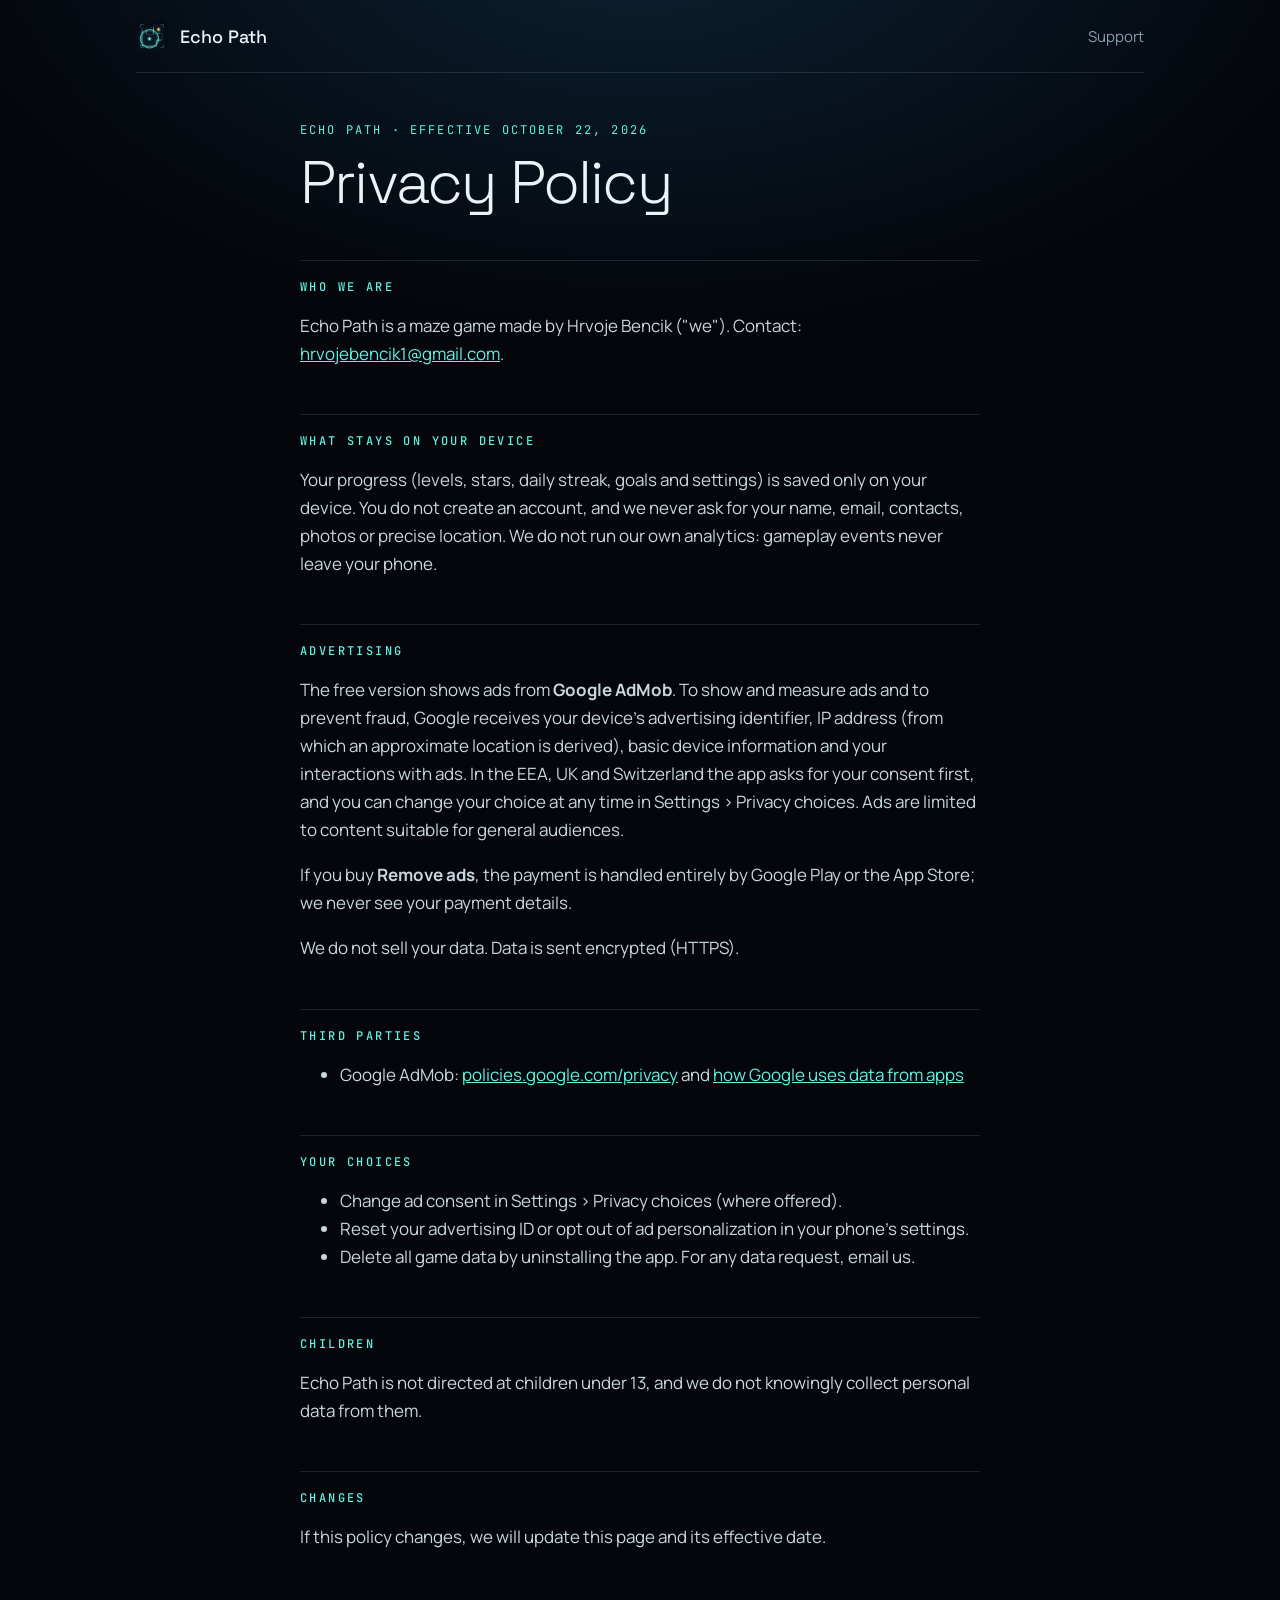
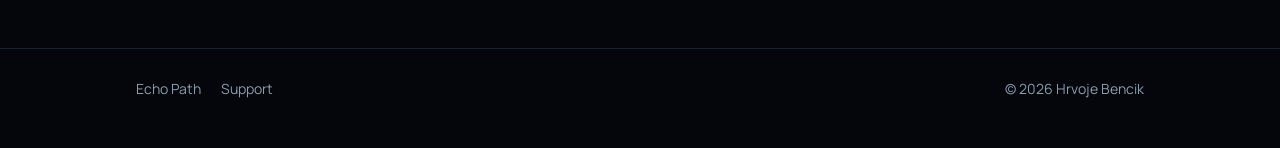
==== echo-path/privacy/index.html @ bad70474 "Add Echo Path game page, privacy policy and support" ====
<!doctype html>
<html lang="en">
<head>
<meta charset="utf-8">
<meta name="viewport" content="width=device-width, initial-scale=1">
<meta name="theme-color" content="#04060B">
<link rel="icon" href="/favicon.png">
<link rel="preconnect" href="https://fonts.googleapis.com">
<link rel="preconnect" href="https://fonts.gstatic.com" crossorigin>
<link href="https://fonts.googleapis.com/css2?family=JetBrains+Mono:wght@500;600&family=Manrope:wght@400;500;600&family=Space+Grotesk:wght@300;400;500;600&display=swap" rel="stylesheet">
<title>Echo Path Privacy Policy</title>
<meta name="description" content="How Echo Path: Sonar Maze handles your data.">
<link rel="stylesheet" href="../style.css">
</head>
<body>
<div class="wrap">
  <header class="bar">
    <a class="home" href="../"><img src="../img/apple-touch-icon.png" alt="">Echo Path</a>
    <nav><a href="../support/">Support</a></nav>
  </header>
  <main class="doc">
<div class="mono">Echo Path · Effective October 22, 2026</div>
<h1>Privacy Policy</h1>

<h2>Who we are</h2>
<p>Echo Path is a maze game made by Hrvoje Bencik ("we"). Contact: <a href="mailto:hrvojebencik1@gmail.com">hrvojebencik1@gmail.com</a>.</p>

<h2>What stays on your device</h2>
<p>Your progress (levels, stars, daily streak, goals and settings) is saved only on your device. You do not create an account, and we never ask for your name, email, contacts, photos or precise location. We do not run our own analytics: gameplay events never leave your phone.</p>

<h2>Advertising</h2>
<p>The free version shows ads from <b>Google AdMob</b>. To show and measure ads and to prevent fraud, Google receives your device's advertising identifier, IP address (from which an approximate location is derived), basic device information and your interactions with ads. In the EEA, UK and Switzerland the app asks for your consent first, and you can change your choice at any time in Settings › Privacy choices. Ads are limited to content suitable for general audiences.</p>
<p>If you buy <b>Remove ads</b>, the payment is handled entirely by Google Play or the App Store; we never see your payment details.</p>
<p>We do not sell your data. Data is sent encrypted (HTTPS).</p>

<h2>Third parties</h2>
<ul>
  <li>Google AdMob: <a href="https://policies.google.com/privacy">policies.google.com/privacy</a> and <a href="https://policies.google.com/technologies/partner-sites">how Google uses data from apps</a></li>
</ul>

<h2>Your choices</h2>
<ul>
  <li>Change ad consent in Settings › Privacy choices (where offered).</li>
  <li>Reset your advertising ID or opt out of ad personalization in your phone's settings.</li>
  <li>Delete all game data by uninstalling the app. For any data request, email us.</li>
</ul>

<h2>Children</h2>
<p>Echo Path is not directed at children under 13, and we do not knowingly collect personal data from them.</p>

<h2>Changes</h2>
<p>If this policy changes, we will update this page and its effective date.</p>
  </main>
</div>
<footer>
  <div class="wrap">
    <div><a href="../">Echo Path</a><a href="../support/">Support</a></div>
    <div>© 2026 Hrvoje Bencik</div>
  </div>
</footer>
</body>
</html>
---- echo-path/style.css ----
:root {
  --bg: #04060B;
  --raised: #0A101B;
  --line: rgba(159, 232, 255, 0.13);
  --line-strong: rgba(159, 232, 255, 0.24);
  --text: #EAF3F6;
  --dim: #8A9DAD;
  --pulse: #5EF2E0;
  --exit: #FFC86B;
}
* { box-sizing: border-box; }
html { -webkit-text-size-adjust: 100%; }
body {
  margin: 0; color: var(--text);
  background: radial-gradient(1200px 700px at 50% -10%, #0C2234 0%, var(--bg) 60%) fixed, var(--bg);
  font: 17px/1.65 "Manrope", -apple-system, "Segoe UI", sans-serif;
}
a { color: var(--pulse); }
img { display: block; max-width: 100%; }
.wrap { max-width: 1040px; margin: 0 auto; padding: 0 16px; }
.mono { font-family: "JetBrains Mono", ui-monospace, monospace; text-transform: uppercase; letter-spacing: 0.18em; font-size: 12px; color: var(--pulse); }

.bar { display: flex; align-items: center; justify-content: space-between; padding: 20px 0; border-bottom: 1px solid var(--line); }
.bar a.home { display: flex; align-items: center; gap: 12px; color: var(--text); text-decoration: none; font: 500 18px "Space Grotesk", sans-serif; }
.bar a.home img { width: 32px; height: 32px; border-radius: 8px; }
.bar nav a { color: var(--dim); text-decoration: none; margin-left: 22px; font-size: 15px; }
.bar nav a:hover { color: var(--text); }

.hero { display: grid; grid-template-columns: 1.1fr 0.9fr; gap: 40px; align-items: center; padding: 72px 0 40px; }
.hero .kicker { display: flex; align-items: center; gap: 14px; }
.hero .kicker::before { content: ""; width: 44px; height: 2px; background: var(--pulse); }
.hero h1 { font: 300 clamp(56px, 10vw, 112px)/0.92 "Space Grotesk", sans-serif; letter-spacing: -0.04em; margin: 18px 0 0; }
.hero p.lead { font-size: clamp(18px, 2.4vw, 21px); color: var(--dim); max-width: 520px; margin: 24px 0 0; }
.hero .icon { width: 100%; max-width: 360px; justify-self: center; border-radius: 22%; box-shadow: 0 0 0 1px var(--line-strong), 0 30px 90px rgba(94, 242, 224, 0.18); }
@media (max-width: 760px) { .hero { grid-template-columns: 1fr; padding-top: 40px; } .hero .icon { max-width: 200px; justify-self: start; order: -1; } }

.stores { display: flex; flex-wrap: wrap; gap: 12px; margin: 34px 0 0; }
.store {
  display: inline-flex; align-items: center; gap: 12px; min-height: 58px; padding: 0 22px;
  border: 1px solid var(--line-strong); border-radius: 12px; background: rgba(10, 16, 27, 0.6);
  color: var(--text); text-decoration: none; font: 600 16px "Space Grotesk", sans-serif; position: relative;
}
.store small { display: block; font: 400 11px "JetBrains Mono", monospace; letter-spacing: 0.14em; text-transform: uppercase; color: var(--dim); }
.store span { line-height: 1.3; }
.store svg { width: 24px; height: 24px; flex: none; color: var(--pulse); }

.shots { display: flex; gap: 16px; overflow-x: auto; scroll-snap-type: x mandatory; padding: 32px 16px 24px; margin: 0 -16px; scrollbar-width: none; }
.shots::-webkit-scrollbar { display: none; }
.shots img { width: 230px; aspect-ratio: 9 / 16; height: auto; border-radius: 14px; flex: none; scroll-snap-align: center; border: 1px solid var(--line); }
@media (min-width: 1040px) { .shots { justify-content: center; } .shots img { width: 156px; } }

.features { display: grid; grid-template-columns: repeat(auto-fit, minmax(230px, 1fr)); border-top: 1px solid var(--line); margin: 32px 0 72px; }
.feature { padding: 28px 24px 28px 0; border-bottom: 1px solid var(--line); }
.feature h3 { font: 500 22px "Space Grotesk", sans-serif; margin: 10px 0 6px; }
.feature p { margin: 0; color: var(--dim); font-size: 16px; }

.doc { max-width: 680px; margin: 0 auto; padding: 48px 0 80px; }
.doc h1 { font: 300 clamp(40px, 7vw, 60px)/1.05 "Space Grotesk", sans-serif; letter-spacing: -0.03em; margin: 10px 0 8px; }
.doc .meta { color: var(--dim); margin: 0 0 8px; }
.doc h2 { font: 500 12px "JetBrains Mono", monospace; letter-spacing: 0.2em; text-transform: uppercase; color: var(--pulse); margin: 46px 0 12px; padding-top: 18px; border-top: 1px solid var(--line); }
.doc h3 { font: 500 19px "Space Grotesk", sans-serif; margin: 28px 0 6px; }
.doc p, .doc li { color: #C9D6DE; }
.contact { margin: 28px 0 0; }

footer { border-top: 1px solid var(--line); padding: 28px 0 48px; color: var(--dim); font-size: 14px; }
footer .wrap { display: flex; flex-wrap: wrap; gap: 8px 24px; justify-content: space-between; }
footer a { color: var(--dim); text-decoration: none; margin-right: 20px; }
footer a:hover { color: var(--text); }
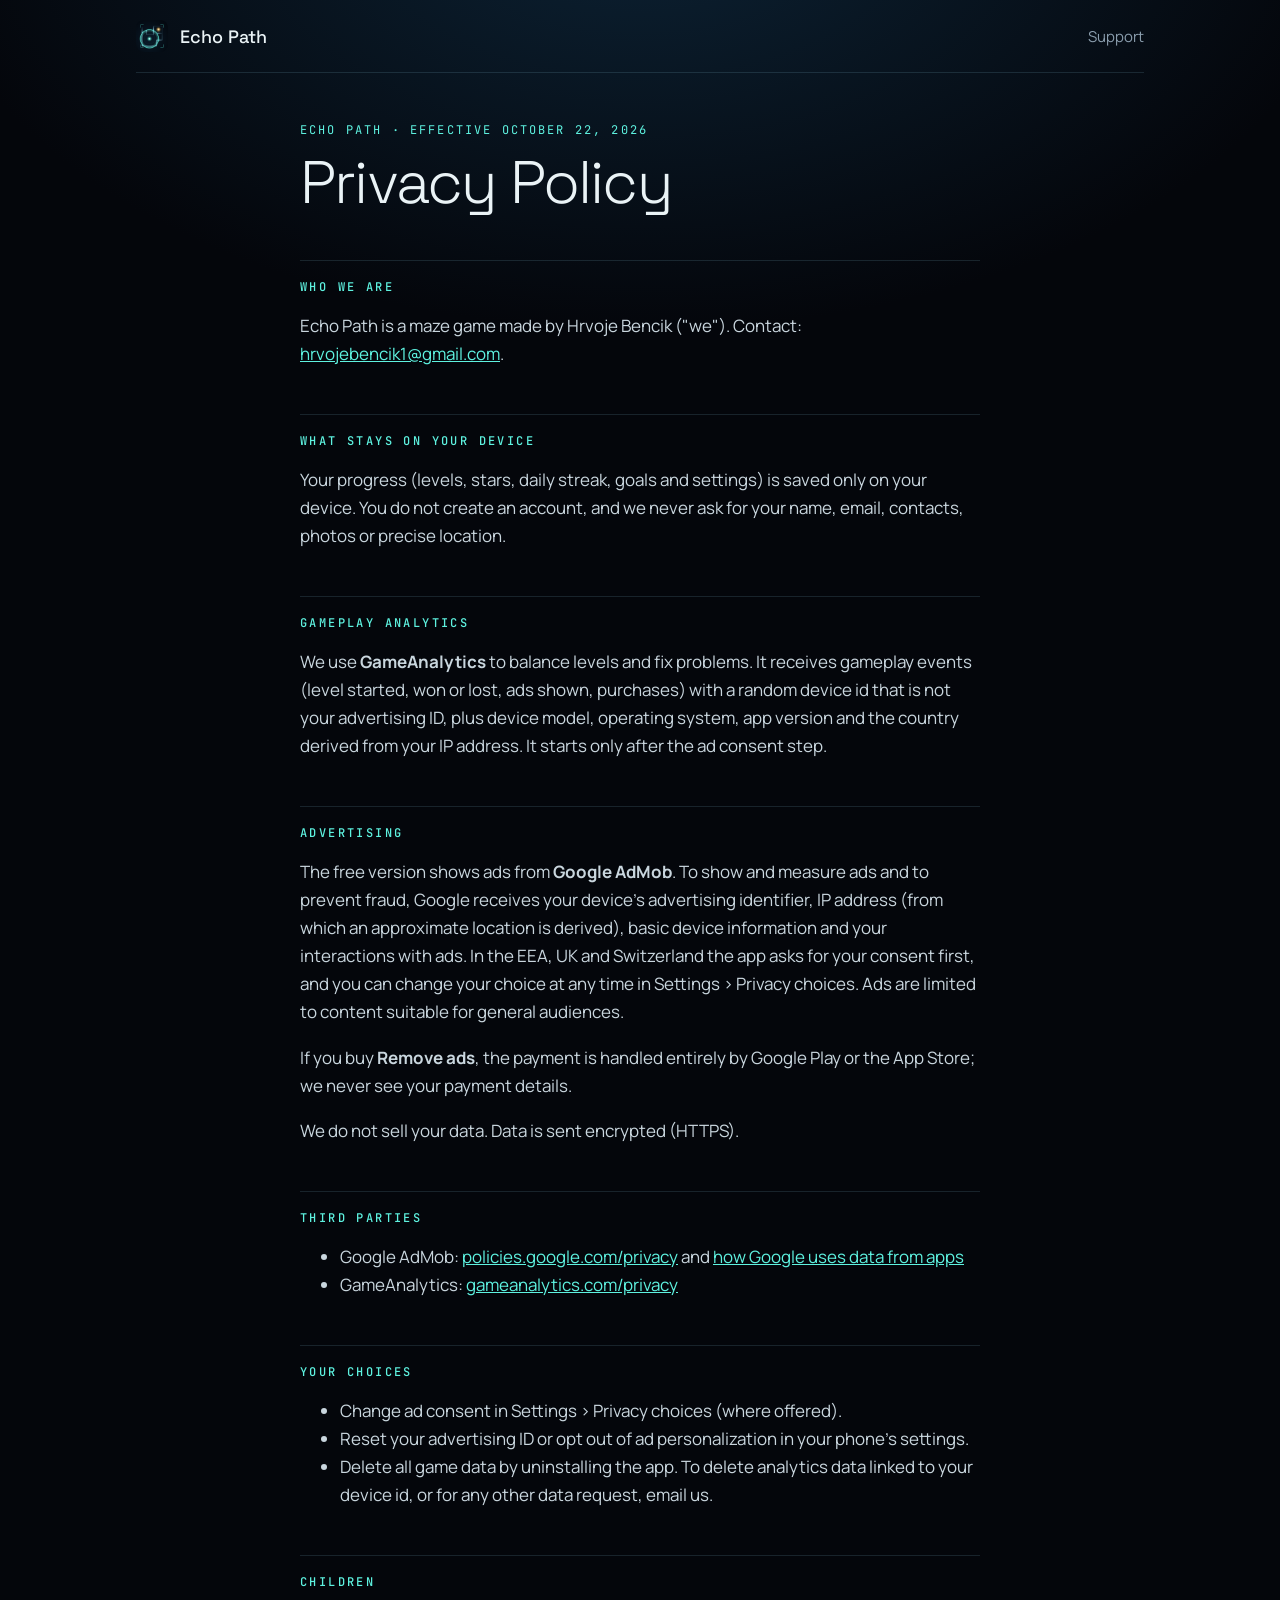
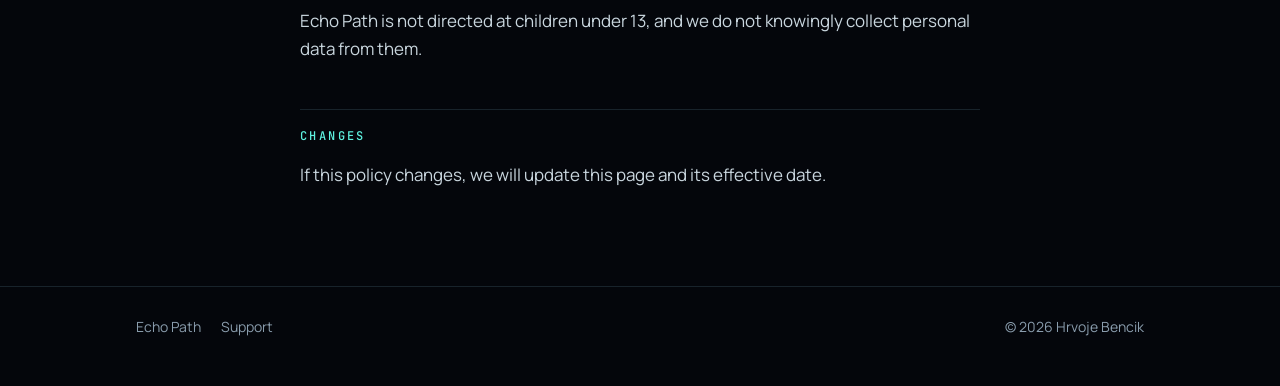
==== commit 6e244784: "Echo Path privacy: GameAnalytics" ====
--- a/echo-path/privacy/index.html
+++ b/echo-path/privacy/index.html
@@ -26,7 +26,10 @@
 <p>Echo Path is a maze game made by Hrvoje Bencik ("we"). Contact: <a href="mailto:hrvojebencik1@gmail.com">hrvojebencik1@gmail.com</a>.</p>
 
 <h2>What stays on your device</h2>
-<p>Your progress (levels, stars, daily streak, goals and settings) is saved only on your device. You do not create an account, and we never ask for your name, email, contacts, photos or precise location. We do not run our own analytics: gameplay events never leave your phone.</p>
+<p>Your progress (levels, stars, daily streak, goals and settings) is saved only on your device. You do not create an account, and we never ask for your name, email, contacts, photos or precise location.</p>
+
+<h2>Gameplay analytics</h2>
+<p>We use <b>GameAnalytics</b> to balance levels and fix problems. It receives gameplay events (level started, won or lost, ads shown, purchases) with a random device id that is not your advertising ID, plus device model, operating system, app version and the country derived from your IP address. It starts only after the ad consent step.</p>
 
 <h2>Advertising</h2>
 <p>The free version shows ads from <b>Google AdMob</b>. To show and measure ads and to prevent fraud, Google receives your device's advertising identifier, IP address (from which an approximate location is derived), basic device information and your interactions with ads. In the EEA, UK and Switzerland the app asks for your consent first, and you can change your choice at any time in Settings › Privacy choices. Ads are limited to content suitable for general audiences.</p>
@@ -36,13 +39,14 @@
 <h2>Third parties</h2>
 <ul>
   <li>Google AdMob: <a href="https://policies.google.com/privacy">policies.google.com/privacy</a> and <a href="https://policies.google.com/technologies/partner-sites">how Google uses data from apps</a></li>
+  <li>GameAnalytics: <a href="https://gameanalytics.com/privacy">gameanalytics.com/privacy</a></li>
 </ul>
 
 <h2>Your choices</h2>
 <ul>
   <li>Change ad consent in Settings › Privacy choices (where offered).</li>
   <li>Reset your advertising ID or opt out of ad personalization in your phone's settings.</li>
-  <li>Delete all game data by uninstalling the app. For any data request, email us.</li>
+  <li>Delete all game data by uninstalling the app. To delete analytics data linked to your device id, or for any other data request, email us.</li>
 </ul>
 
 <h2>Children</h2>
--- a/echo-path/style.css
+++ b/echo-path/style.css
@@ -10,7 +10,7 @@
 }
 * { box-sizing: border-box; }
 html { -webkit-text-size-adjust: 100%; }
-body {
+body { overflow-x: hidden;
   margin: 0; color: var(--text);
   background: radial-gradient(1200px 700px at 50% -10%, #0C2234 0%, var(--bg) 60%) fixed, var(--bg);
   font: 17px/1.65 "Manrope", -apple-system, "Segoe UI", sans-serif;
@@ -32,7 +32,7 @@
 .hero h1 { font: 300 clamp(56px, 10vw, 112px)/0.92 "Space Grotesk", sans-serif; letter-spacing: -0.04em; margin: 18px 0 0; }
 .hero p.lead { font-size: clamp(18px, 2.4vw, 21px); color: var(--dim); max-width: 520px; margin: 24px 0 0; }
 .hero .icon { width: 100%; max-width: 360px; justify-self: center; border-radius: 22%; box-shadow: 0 0 0 1px var(--line-strong), 0 30px 90px rgba(94, 242, 224, 0.18); }
-@media (max-width: 760px) { .hero { grid-template-columns: 1fr; padding-top: 40px; } .hero .icon { max-width: 200px; justify-self: start; order: -1; } }
+@media (max-width: 760px) { .hero { grid-template-columns: minmax(0, 1fr); padding-top: 40px; } .hero .icon { max-width: 200px; justify-self: start; order: -1; } }
 
 .stores { display: flex; flex-wrap: wrap; gap: 12px; margin: 34px 0 0; }
 .store {
@@ -49,7 +49,7 @@
 .shots img { width: 230px; aspect-ratio: 9 / 16; height: auto; border-radius: 14px; flex: none; scroll-snap-align: center; border: 1px solid var(--line); }
 @media (min-width: 1040px) { .shots { justify-content: center; } .shots img { width: 156px; } }
 
-.features { display: grid; grid-template-columns: repeat(auto-fit, minmax(230px, 1fr)); border-top: 1px solid var(--line); margin: 32px 0 72px; }
+.features { display: grid; grid-template-columns: repeat(auto-fit, minmax(min(230px, 100%), 1fr)); border-top: 1px solid var(--line); margin: 32px 0 72px; }
 .feature { padding: 28px 24px 28px 0; border-bottom: 1px solid var(--line); }
 .feature h3 { font: 500 22px "Space Grotesk", sans-serif; margin: 10px 0 6px; }
 .feature p { margin: 0; color: var(--dim); font-size: 16px; }
